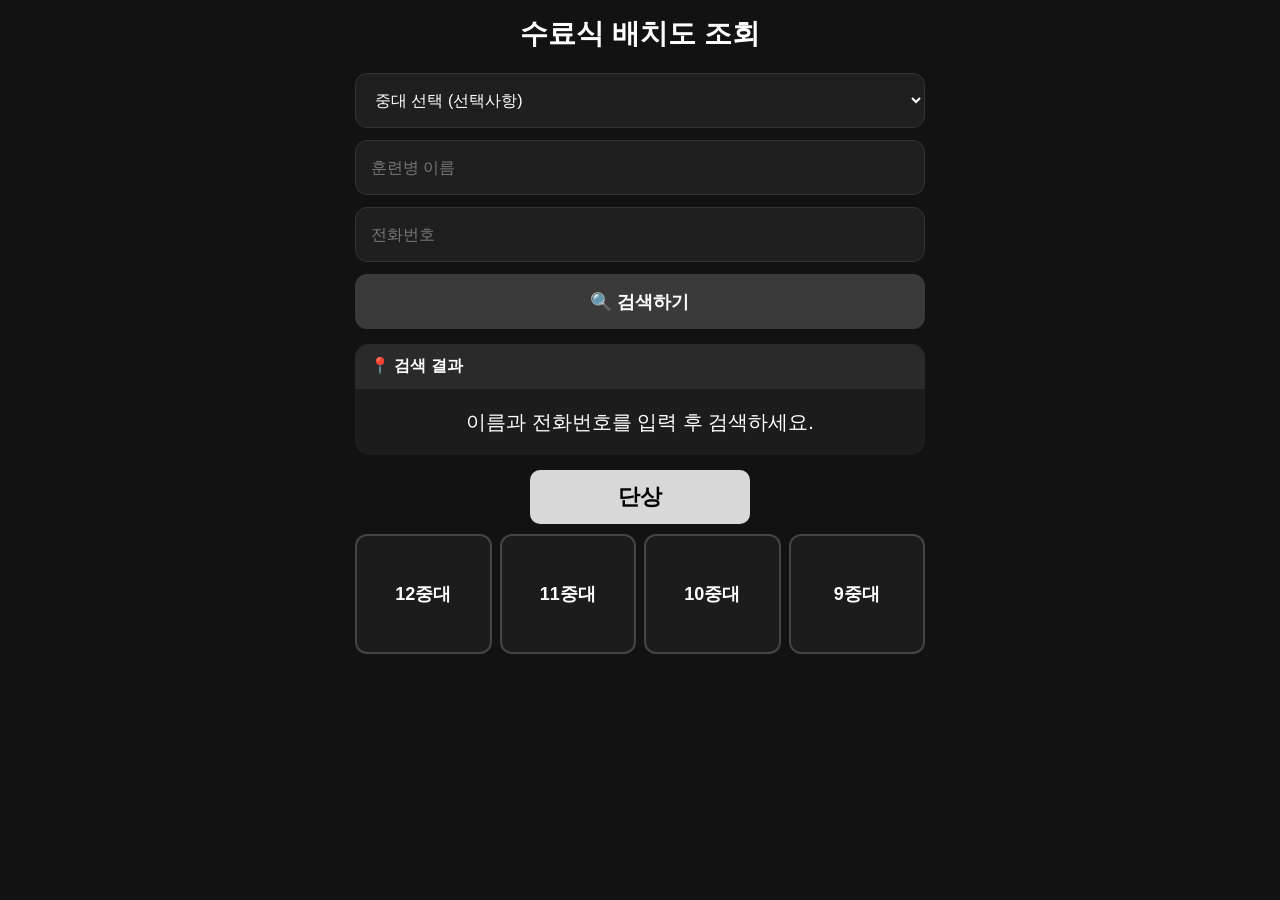
==== index.html @ d62a1490 "Update index.html" ====
<!DOCTYPE html>
<html lang="ko">
<head>
    <meta charset="UTF-8">
    <meta name="viewport" content="width=device-width, initial-scale=1.0">
    <title>수료식 배치도 조회</title>
    <link rel="stylesheet" href="style.css">
</head>
<body>

<div class="container">

    <h1 class="title">수료식 배치도 조회</h1>

    <div class="search-box">

        <select id="company">
            <option value="">중대 선택 (선택사항)</option>
            <option value="9">9중대</option>
            <option value="10">10중대</option>
            <option value="11">11중대</option>
            <option value="12">12중대</option>
        </select>

        <input
            type="text"
            id="nameInput"
            placeholder="훈련병 이름">

        <input
            type="text"
            id="phoneInput"
            placeholder="전화번호">

        <button id="searchBtn">
            🔍 검색하기
        </button>

    </div>

    <div id="result" class="result">

        <div class="result-header">
            📍 검색 결과
        </div>

        <div class="result-body">
            이름과 전화번호를 입력 후 검색하세요.
        </div>

    </div>

    <div class="stage-container">
        <div class="stage-label">
            단상
        </div>
    </div>

    <div class="company-layout">

        <div class="company-box" id="company12">
            <h3>12중대</h3>
        </div>

        <div class="company-box" id="company11">
            <h3>11중대</h3>
        </div>

        <div class="company-box" id="company10">
            <h3>10중대</h3>
        </div>

        <div class="company-box" id="company9">
            <h3>9중대</h3>
        </div>

    </div>

</div>

<script>


document.getElementById("searchBtn")
    .addEventListener("click", searchPerson);


document.getElementById("company")
    .addEventListener("change", function(){


        clearHighlight();


        const company = this.value;


        if(company){


            const box =
                document.getElementById(
                    "company" + company
                );


            if(box){
                box.classList.add(
                    "active-company"
                );
            }
        }


    });


document.addEventListener("keydown", function(event){


    if(event.key === "Enter"){
        searchPerson();
    }


});


function clearHighlight(){


    document
        .querySelectorAll(".company-box")
        .forEach(box => {
            box.classList.remove(
                "active-company"
            );
        });


}


async function searchPerson(){


    const company =
        document.getElementById("company").value;


    const name =
        document.getElementById("nameInput")
        .value
        .trim();


    const phone =
        document.getElementById("phoneInput")
        .value
        .trim();


    const resultBody =
        document.querySelector(".result-body");


    if(!name || !phone){
        resultBody.innerHTML =
            "이름과 전화번호를 입력해주세요.";
        return;
    }


    try{


        const response =
            await fetch("./data.json");


        const soldiers =
            await response.json();


        const found =
            soldiers.find(x => {


                const companyMatch =
                    !company ||
                    x.company === company;


                return (
                    companyMatch &&
                    x.name === name &&
                    x.phone === phone
                );


            });

        clearHighlight();

        if(found){
            document.getElementById("company").value =
                found.company;

            const companyBox =
                document.getElementById(
                    "company" + found.company
                );

            if(companyBox){
                companyBox.classList.add(
                    "active-company"
                );
            }

            resultBody.innerHTML = `
                <strong style="font-size:22px;">
                    ${found.name}
                </strong>
                <br>
                ${found.company}중대 · 교번 ${found.number}
                <br>
                📍 위치 : ${found.position}
            `;
        }
        else{
            resultBody.innerHTML =
                "일치하는 훈련병 정보를 찾을 수 없습니다.";
        }
    }
    catch(error){
        console.error(error);
        resultBody.innerHTML =
            "data.json 파일을 불러오지 못했습니다.";
    }
}
</script>


</body>
</html>
---- style.css ----
*{
    margin:0;
    padding:0;
    box-sizing:border-box;
    font-family:"Pretendard",sans-serif;
}

body{
    background:#121212;
    color:white;
}

.container{
    max-width:600px;
    margin:0 auto;
    padding:15px;
}

.title{
    text-align:center;
    font-size:28px;
    font-weight:700;
    margin-bottom:20px;
}

/* 검색영역 */

.search-box{
    display:flex;
    flex-direction:column;
    gap:12px;
}

select,
input{

    width:100%;

    height:55px;

    padding:0 15px;

    font-size:16px;

    color:white;

    background:#1f1f1f;

    border:1px solid #333;

    border-radius:12px;

    outline:none;
}

select:focus,
input:focus{

    border-color:#666;
}

button{

    width:100%;

    height:55px;

    font-size:18px;
    font-weight:700;

    color:white;

    background:#3a3a3a;

    border:none;

    border-radius:12px;

    cursor:pointer;
}

button:hover{

    background:#505050;
}

/* 검색 결과 */

.result{

    margin-top:15px;

    background:#1c1c1c;

    border-radius:14px;

    overflow:hidden;
}

.result-header{

    background:#2a2a2a;

    padding:12px 15px;

    font-weight:700;

    font-style:bold;
}

.result-body{

    padding:15px;

    line-height:1.8;

    font-size:20px;

    text-align:center;
}

/* 단상 */

.stage-container{

    margin-top:15px;

    display:flex;

    justify-content:center;
}

.stage-label{

    width:220px;

    text-align:center;

    background:#d8d8d8;

    color:black;

    font-size:22px;
    font-weight:700;

    padding:12px;

    border-radius:10px;
}

/* 중대 배치도 */

.company-layout{

    margin-top:10px;

    display:flex;

    justify-content:center;

    gap:8px;
}

.company-box{

    flex:1;

    height:120px;

    background:#1c1c1c;

    border:2px solid #444;

    border-radius:12px;

    display:flex;

    justify-content:center;

    align-items:center;
}

.company-box h3{

    font-size:18px;
}

@media (max-width:480px){

    .company-box{

        height:100px;
    }

    .company-box h3{

        font-size:15px;
    }

    .title{

        font-size:24px;
    }
}
.active-company{


    border:3px solid #6CFD33;


    background:#808080;


    box-shadow:
        0 0 12px rgba(108, 253, 51, 0.8);


    transition:.2s;
}
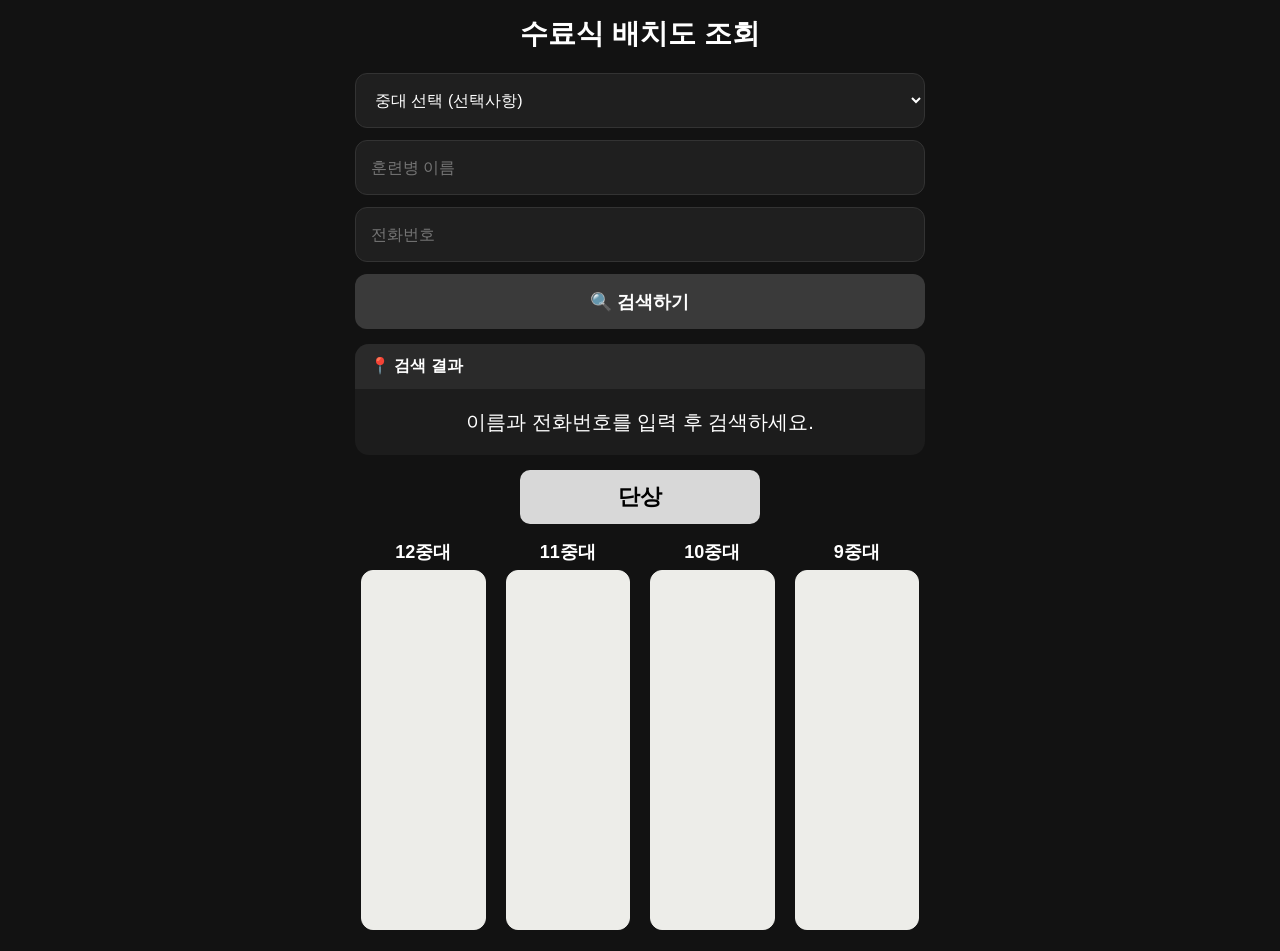
==== commit 675059c0: "Update index.html" ====
--- a/index.html
+++ b/index.html
@@ -58,23 +58,29 @@
 
     <div class="company-layout">
 
-        <div class="company-box" id="company12">
-            <h3>12중대</h3>
-        </div>
-
-        <div class="company-box" id="company11">
-            <h3>11중대</h3>
-        </div>
-
-        <div class="company-box" id="company10">
-            <h3>10중대</h3>
-        </div>
-
-        <div class="company-box" id="company9">
-            <h3>9중대</h3>
-        </div>
-
-    </div>
+    <div class="company-wrapper" id="wrapper12">
+    <h3>12중대</h3>
+    <div class="company-box" id="company12"></div>
+</div>
+
+<div class="company-wrapper" id="wrapper11">
+    <h3>11중대</h3>
+    <div class="company-box" id="company11"></div>
+</div>
+
+<div class="company-wrapper" id="wrapper10">
+    <h3>10중대</h3>
+    <div class="company-box" id="company10"></div>
+</div>
+
+<div class="company-wrapper" id="wrapper9">
+    <h3>9중대</h3>
+    <div class="company-box" id="company9"></div>
+</div>
+
+
+</div>
+
 
 </div>
 
@@ -88,31 +94,26 @@
 document.getElementById("company")
     .addEventListener("change", function(){
 
-
         clearHighlight();
 
-
         const company = this.value;
 
-
         if(company){
 
-
-            const box =
+            const wrapper =
                 document.getElementById(
-                    "company" + company
-                );
-
-
-            if(box){
-                box.classList.add(
+                    "wrapper" + company
+                );
+
+            if(wrapper){
+                wrapper.classList.add(
                     "active-company"
                 );
             }
         }
 
-
     });
+
 
 
 document.addEventListener("keydown", function(event){
@@ -128,17 +129,16 @@
 
 function clearHighlight(){
 
-
     document
-        .querySelectorAll(".company-box")
+        .querySelectorAll(".company-wrapper")
         .forEach(box => {
             box.classList.remove(
                 "active-company"
             );
         });
 
-
 }
+
 
 
 async function searchPerson(){
@@ -207,9 +207,10 @@
                 found.company;
 
             const companyBox =
-                document.getElementById(
-                    "company" + found.company
-                );
+    document.getElementById(
+        "wrapper" + found.company
+    );
+
 
             if(companyBox){
                 companyBox.classList.add(
--- a/style.css
+++ b/style.css
@@ -132,7 +132,7 @@
 
 .stage-label{
 
-    width:220px;
+    width:240px;
 
     text-align:center;
 
@@ -163,22 +163,15 @@
 
 .company-box{
 
-    flex:1;
-
-    height:120px;
-
-    background:#1c1c1c;
-
-    border:2px solid #444;
+    height:360px;
+
+    background:#EDEDE9;
+    
+    border:1px solid #EDEDE9;
 
     border-radius:12px;
-
-    display:flex;
-
-    justify-content:center;
-
-    align-items:center;
-}
+}
+
 
 .company-box h3{
 
@@ -204,17 +197,47 @@
 }
 .active-company{
 
-
     border:3px solid #6CFD33;
 
-
-    background:#808080;
-
+    border-radius:24px;
+
+    background:#444;
 
     box-shadow:
         0 0 12px rgba(108, 253, 51, 0.8);
 
-
     transition:.2s;
-}
-
+
+    padding:6px;
+}
+
+
+
+.company-wrapper{
+
+    flex:1;
+
+    text-align:center;
+
+    padding:6px;
+
+    border-radius:14px;
+
+    transition:.2s;
+}
+
+
+.company-wrapper h3{
+
+    margin-bottom:6px;
+
+    font-size:18px;
+
+    font-weight:700;
+}
+
+.active-company h3{
+
+    color: #fff;;
+}
+
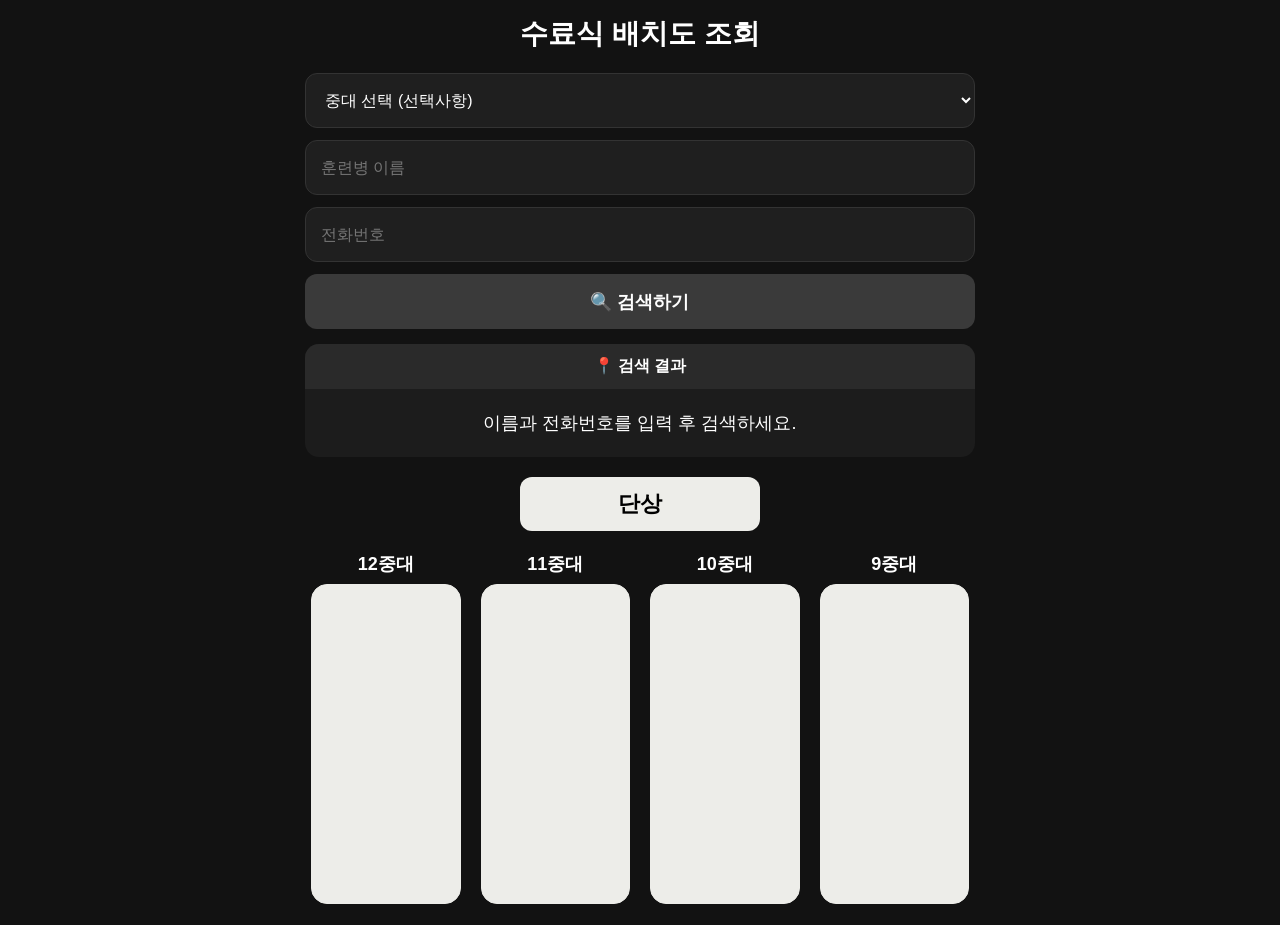
==== commit 2d9869a9: "Update index.html" ====
--- a/index.html
+++ b/index.html
@@ -22,23 +22,14 @@
             <option value="12">12중대</option>
         </select>
 
-        <input
-            type="text"
-            id="nameInput"
-            placeholder="훈련병 이름">
+        <input type="text" id="nameInput" placeholder="훈련병 이름">
+        <input type="text" id="phoneInput" placeholder="전화번호">
 
-        <input
-            type="text"
-            id="phoneInput"
-            placeholder="전화번호">
-
-        <button id="searchBtn">
-            🔍 검색하기
-        </button>
+        <button id="searchBtn">🔍 검색하기</button>
 
     </div>
 
-    <div id="result" class="result">
+    <div class="result">
 
         <div class="result-header">
             📍 검색 결과
@@ -58,189 +49,31 @@
 
     <div class="company-layout">
 
-    <div class="company-wrapper" id="wrapper12">
-    <h3>12중대</h3>
-    <div class="company-box" id="company12"></div>
-</div>
+        <div class="company-wrapper" id="wrapper12">
+            <h3>12중대</h3>
+            <div class="company-box" id="company12"></div>
+        </div>
 
-<div class="company-wrapper" id="wrapper11">
-    <h3>11중대</h3>
-    <div class="company-box" id="company11"></div>
-</div>
+        <div class="company-wrapper" id="wrapper11">
+            <h3>11중대</h3>
+            <div class="company-box" id="company11"></div>
+        </div>
 
-<div class="company-wrapper" id="wrapper10">
-    <h3>10중대</h3>
-    <div class="company-box" id="company10"></div>
-</div>
+        <div class="company-wrapper" id="wrapper10">
+            <h3>10중대</h3>
+            <div class="company-box" id="company10"></div>
+        </div>
 
-<div class="company-wrapper" id="wrapper9">
-    <h3>9중대</h3>
-    <div class="company-box" id="company9"></div>
-</div>
+        <div class="company-wrapper" id="wrapper9">
+            <h3>9중대</h3>
+            <div class="company-box" id="company9"></div>
+        </div>
 
+    </div>
 
 </div>
 
-
-</div>
-
-<script>
-
-
-document.getElementById("searchBtn")
-    .addEventListener("click", searchPerson);
-
-
-document.getElementById("company")
-    .addEventListener("change", function(){
-
-        clearHighlight();
-
-        const company = this.value;
-
-        if(company){
-
-            const wrapper =
-                document.getElementById(
-                    "wrapper" + company
-                );
-
-            if(wrapper){
-                wrapper.classList.add(
-                    "active-company"
-                );
-            }
-        }
-
-    });
-
-
-
-document.addEventListener("keydown", function(event){
-
-
-    if(event.key === "Enter"){
-        searchPerson();
-    }
-
-
-});
-
-
-function clearHighlight(){
-
-    document
-        .querySelectorAll(".company-wrapper")
-        .forEach(box => {
-            box.classList.remove(
-                "active-company"
-            );
-        });
-
-}
-
-
-
-async function searchPerson(){
-
-
-    const company =
-        document.getElementById("company").value;
-
-
-    const name =
-        document.getElementById("nameInput")
-        .value
-        .trim();
-
-
-    const phone =
-        document.getElementById("phoneInput")
-        .value
-        .trim();
-
-
-    const resultBody =
-        document.querySelector(".result-body");
-
-
-    if(!name || !phone){
-        resultBody.innerHTML =
-            "이름과 전화번호를 입력해주세요.";
-        return;
-    }
-
-
-    try{
-
-
-        const response =
-            await fetch("./data.json");
-
-
-        const soldiers =
-            await response.json();
-
-
-        const found =
-            soldiers.find(x => {
-
-
-                const companyMatch =
-                    !company ||
-                    x.company === company;
-
-
-                return (
-                    companyMatch &&
-                    x.name === name &&
-                    x.phone === phone
-                );
-
-
-            });
-
-        clearHighlight();
-
-        if(found){
-            document.getElementById("company").value =
-                found.company;
-
-            const companyBox =
-    document.getElementById(
-        "wrapper" + found.company
-    );
-
-
-            if(companyBox){
-                companyBox.classList.add(
-                    "active-company"
-                );
-            }
-
-            resultBody.innerHTML = `
-                <strong style="font-size:22px;">
-                    ${found.name}
-                </strong>
-                <br>
-                ${found.company}중대 · 교번 ${found.number}
-                <br>
-                📍 위치 : ${found.position}
-            `;
-        }
-        else{
-            resultBody.innerHTML =
-                "일치하는 훈련병 정보를 찾을 수 없습니다.";
-        }
-    }
-    catch(error){
-        console.error(error);
-        resultBody.innerHTML =
-            "data.json 파일을 불러오지 못했습니다.";
-    }
-}
-</script>
-
+<script src="script.js"></script>
 
 </body>
 </html>
--- a/style.css
+++ b/style.css
@@ -5,17 +5,20 @@
     font-family:"Pretendard",sans-serif;
 }
 
+
 body{
     background:#121212;
     color:white;
 }
 
+
 .container{
-    max-width:600px;
+    max-width:700px;
     margin:0 auto;
     padding:15px;
 }
 
+
 .title{
     text-align:center;
     font-size:28px;
@@ -23,7 +26,9 @@
     margin-bottom:20px;
 }
 
+
 /* 검색영역 */
+
 
 .search-box{
     display:flex;
@@ -31,213 +36,174 @@
     gap:12px;
 }
 
+
 select,
 input{
-
     width:100%;
-
     height:55px;
-
     padding:0 15px;
-
     font-size:16px;
-
-    color:white;
-
+    color:white;
     background:#1f1f1f;
-
     border:1px solid #333;
-
     border-radius:12px;
-
     outline:none;
 }
+
 
 select:focus,
 input:focus{
-
     border-color:#666;
 }
 
+
 button{
-
     width:100%;
-
     height:55px;
-
     font-size:18px;
     font-weight:700;
-
-    color:white;
-
+    color:white;
     background:#3a3a3a;
-
     border:none;
-
     border-radius:12px;
-
     cursor:pointer;
 }
 
+
 button:hover{
-
     background:#505050;
 }
 
+
 /* 검색 결과 */
 
+
 .result{
-
     margin-top:15px;
-
     background:#1c1c1c;
-
     border-radius:14px;
-
     overflow:hidden;
 }
 
+
 .result-header{
-
     background:#2a2a2a;
-
     padding:12px 15px;
-
-    font-weight:700;
-
-    font-style:bold;
-}
+    font-weight:700;
+    text-align:center;
+}
+
 
 .result-body{
-
-    padding:15px;
-
+    padding:18px;
     line-height:1.8;
-
-    font-size:20px;
-
-    text-align:center;
-}
+    font-size:18px;
+    text-align:center;
+}
+
 
 /* 단상 */
 
+
 .stage-container{
-
+    margin-top:20px;
+    display:flex;
+    justify-content:center;
+}
+
+
+.stage-label{
+    width:240px;
+    text-align:center;
+    background:#EDEDE9;
+    color:black;
+    font-size:22px;
+    font-weight:700;
+    padding:12px;
+    border-radius:12px;
+}
+
+
+/* 중대 배치도 */
+
+
+.company-layout{
     margin-top:15px;
-
     display:flex;
-
     justify-content:center;
-}
-
-.stage-label{
-
-    width:240px;
-
-    text-align:center;
-
-    background:#d8d8d8;
-
-    color:black;
-
-    font-size:22px;
-    font-weight:700;
-
-    padding:12px;
-
-    border-radius:10px;
-}
-
-/* 중대 배치도 */
-
-.company-layout{
-
-    margin-top:10px;
-
-    display:flex;
-
-    justify-content:center;
-
     gap:8px;
 }
 
+
+.company-wrapper{
+    flex:1;
+    text-align:center;
+    padding:6px;
+    border-radius:24px;
+    transition:.2s;
+}
+
+
+.company-wrapper h3{
+    margin-bottom:8px;
+    font-size:18px;
+    font-weight:700;
+}
+
+
 .company-box{
-
-    height:360px;
-
+    height:320px;
     background:#EDEDE9;
-    
     border:1px solid #EDEDE9;
-
-    border-radius:12px;
-}
-
-
-.company-box h3{
-
-    font-size:18px;
-}
+    border-radius:16px;
+}
+
+
+/* 선택된 중대 */
+
+
+.active-company{
+    border:3px solid #6CFD33;
+    border-radius:24px;
+    background:#444;
+    box-shadow:
+        0 0 12px rgba(108,253,51,.8),
+        0 0 24px rgba(108,253,51,.4);
+    padding:6px;
+}
+
+
+.active-company h3{
+    color:white;
+}
+
+
+/* 모바일 */
+
 
 @media (max-width:480px){
 
+
+    .title{
+        font-size:24px;
+    }
+
+
+    .company-layout{
+        gap:6px;
+    }
+
+
+    .company-wrapper h3{
+        font-size:15px;
+    }
+
+
     .company-box{
-
-        height:100px;
-    }
-
-    .company-box h3{
-
-        font-size:15px;
-    }
-
-    .title{
-
-        font-size:24px;
-    }
-}
-.active-company{
-
-    border:3px solid #6CFD33;
-
-    border-radius:24px;
-
-    background:#444;
-
-    box-shadow:
-        0 0 12px rgba(108, 253, 51, 0.8);
-
-    transition:.2s;
-
-    padding:6px;
-}
-
-
-
-.company-wrapper{
-
-    flex:1;
-
-    text-align:center;
-
-    padding:6px;
-
-    border-radius:14px;
-
-    transition:.2s;
-}
-
-
-.company-wrapper h3{
-
-    margin-bottom:6px;
-
-    font-size:18px;
-
-    font-weight:700;
-}
-
-.active-company h3{
-
-    color: #fff;;
-}
-
+        height:360px;
+        border-radius:14px;
+    }
+}
+
+
+
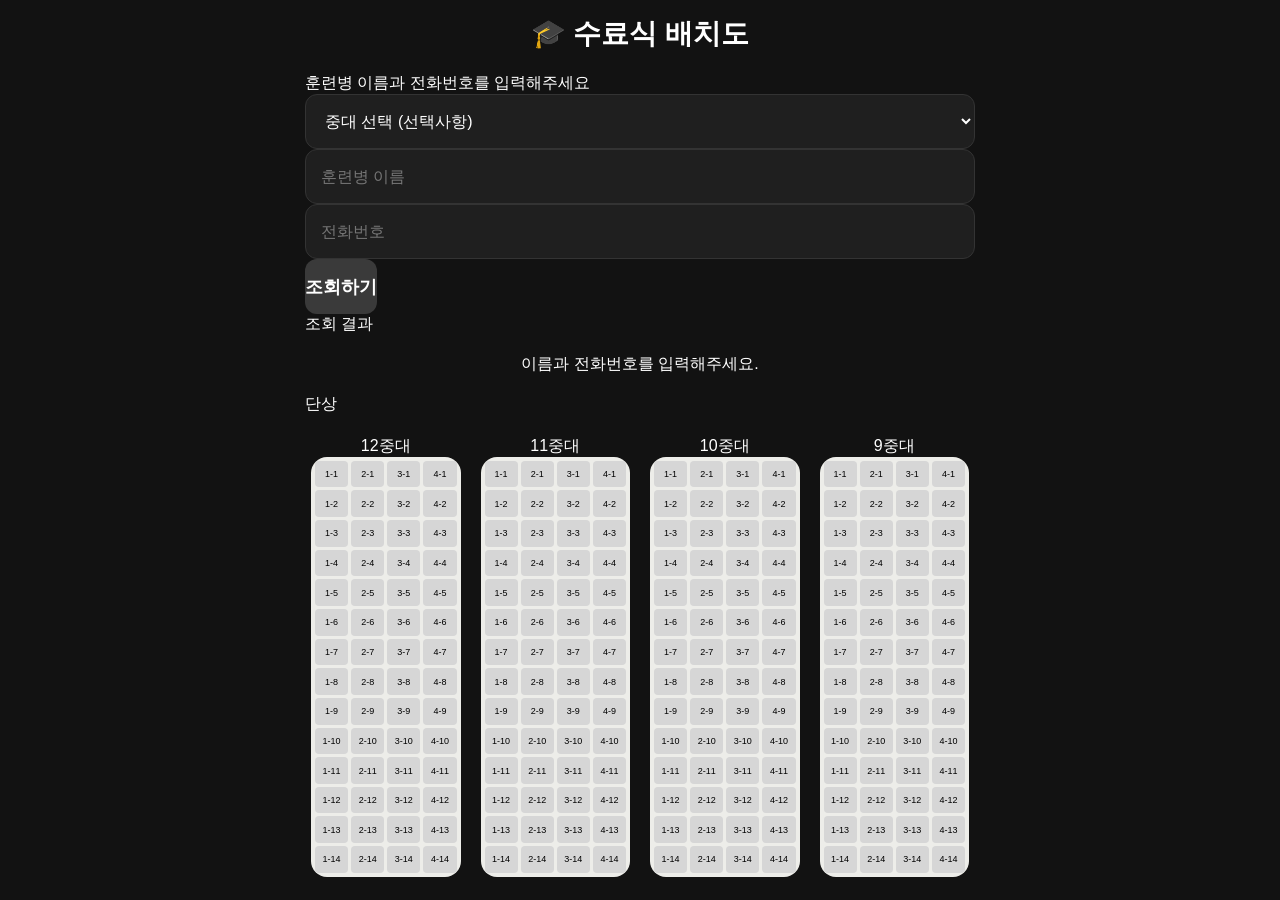
==== commit 9e5eb297: "Update index.html" ====
--- a/index.html
+++ b/index.html
@@ -4,15 +4,22 @@
     <meta charset="UTF-8">
     <meta name="viewport" content="width=device-width, initial-scale=1.0">
     <title>수료식 배치도 조회</title>
+
     <link rel="stylesheet" href="style.css">
 </head>
 <body>
 
 <div class="container">
 
-    <h1 class="title">수료식 배치도 조회</h1>
+    <h1 class="title">
+        🎓 수료식 배치도
+    </h1>
 
-    <div class="search-box">
+    <p class="subtitle">
+        훈련병 이름과 전화번호를 입력해주세요
+    </p>
+
+    <div class="search-card">
 
         <select id="company">
             <option value="">중대 선택 (선택사항)</option>
@@ -22,50 +29,57 @@
             <option value="12">12중대</option>
         </select>
 
-        <input type="text" id="nameInput" placeholder="훈련병 이름">
-        <input type="text" id="phoneInput" placeholder="전화번호">
+        <input
+            type="text"
+            id="nameInput"
+            placeholder="훈련병 이름">
 
-        <button id="searchBtn">🔍 검색하기</button>
+        <input
+            type="text"
+            id="phoneInput"
+            placeholder="전화번호">
+
+        <button id="searchBtn">
+            조회하기
+        </button>
 
     </div>
 
-    <div class="result">
+    <div class="result-card">
 
-        <div class="result-header">
-            📍 검색 결과
+        <div class="result-title">
+            조회 결과
         </div>
 
         <div class="result-body">
-            이름과 전화번호를 입력 후 검색하세요.
+            이름과 전화번호를 입력해주세요.
         </div>
 
     </div>
 
-    <div class="stage-container">
-        <div class="stage-label">
-            단상
-        </div>
+    <div class="stage">
+        단상
     </div>
 
     <div class="company-layout">
 
         <div class="company-wrapper" id="wrapper12">
-            <h3>12중대</h3>
+            <div class="company-name">12중대</div>
             <div class="company-box" id="company12"></div>
         </div>
 
         <div class="company-wrapper" id="wrapper11">
-            <h3>11중대</h3>
+            <div class="company-name">11중대</div>
             <div class="company-box" id="company11"></div>
         </div>
 
         <div class="company-wrapper" id="wrapper10">
-            <h3>10중대</h3>
+            <div class="company-name">10중대</div>
             <div class="company-box" id="company10"></div>
         </div>
 
         <div class="company-wrapper" id="wrapper9">
-            <h3>9중대</h3>
+            <div class="company-name">9중대</div>
             <div class="company-box" id="company9"></div>
         </div>
 
--- a/style.css
+++ b/style.css
@@ -5,12 +5,10 @@
     font-family:"Pretendard",sans-serif;
 }
 
-
 body{
     background:#121212;
     color:white;
 }
-
 
 .container{
     max-width:700px;
@@ -18,24 +16,17 @@
     padding:15px;
 }
 
-
 .title{
     text-align:center;
     font-size:28px;
-    font-weight:700;
     margin-bottom:20px;
 }
-
-
-/* 검색영역 */
-
 
 .search-box{
     display:flex;
     flex-direction:column;
     gap:12px;
 }
-
 
 select,
 input{
@@ -47,36 +38,18 @@
     background:#1f1f1f;
     border:1px solid #333;
     border-radius:12px;
-    outline:none;
 }
 
-
-select:focus,
-input:focus{
-    border-color:#666;
-}
-
-
 button{
-    width:100%;
     height:55px;
+    border:none;
+    border-radius:12px;
+    background:#3a3a3a;
+    color:white;
     font-size:18px;
     font-weight:700;
-    color:white;
-    background:#3a3a3a;
-    border:none;
-    border-radius:12px;
     cursor:pointer;
 }
-
-
-button:hover{
-    background:#505050;
-}
-
-
-/* 검색 결과 */
-
 
 .result{
     margin-top:15px;
@@ -85,55 +58,41 @@
     overflow:hidden;
 }
 
-
 .result-header{
     background:#2a2a2a;
-    padding:12px 15px;
+    padding:12px;
+    text-align:center;
     font-weight:700;
-    text-align:center;
 }
 
-
 .result-body{
-    padding:18px;
+    padding:15px;
+    text-align:center;
     line-height:1.8;
-    font-size:18px;
-    text-align:center;
 }
 
-
-/* 단상 */
-
-
 .stage-container{
-    margin-top:20px;
+    margin-top:15px;
     display:flex;
     justify-content:center;
 }
 
-
 .stage-label{
     width:240px;
-    text-align:center;
     background:#EDEDE9;
     color:black;
+    text-align:center;
+    padding:12px;
+    border-radius:12px;
     font-size:22px;
     font-weight:700;
-    padding:12px;
-    border-radius:12px;
 }
-
-
-/* 중대 배치도 */
-
 
 .company-layout{
     margin-top:15px;
     display:flex;
-    justify-content:center;
     gap:8px;
 }
-
 
 .company-wrapper{
     flex:1;
@@ -143,67 +102,58 @@
     transition:.2s;
 }
 
-
 .company-wrapper h3{
     margin-bottom:8px;
-    font-size:18px;
-    font-weight:700;
 }
 
-
 .company-box{
-    height:320px;
+    height:420px;
     background:#EDEDE9;
-    border:1px solid #EDEDE9;
     border-radius:16px;
+    padding:4px;
+    display:grid;
+    gap:3px;
+    overflow-y:auto;
 }
 
-
-/* 선택된 중대 */
-
+.seat{
+    min-height:22px;
+    background:#d6d6d6;
+    color:black;
+    border-radius:4px;
+    font-size:9px;
+    display:flex;
+    justify-content:center;
+    align-items:center;
+}
 
 .active-company{
     border:3px solid #6CFD33;
-    border-radius:24px;
     background:#444;
-    box-shadow:
-        0 0 12px rgba(108,253,51,.8),
-        0 0 24px rgba(108,253,51,.4);
-    padding:6px;
+    box-shadow:0 0 12px rgba(108,253,51,.8);
 }
-
 
 .active-company h3{
     color:white;
 }
 
+.selected-seat{
+    background:#ff3b30 !important;
+    color:white !important;
+    font-weight:bold;
+}
 
-/* 모바일 */
-
-
-@media (max-width:480px){
-
+@media(max-width:480px){
 
     .title{
         font-size:24px;
     }
 
-
-    .company-layout{
-        gap:6px;
+    .company-box{
+        height:500px;
     }
 
-
-    .company-wrapper h3{
-        font-size:15px;
-    }
-
-
-    .company-box{
-        height:360px;
-        border-radius:14px;
+    .seat{
+        font-size:8px;
     }
 }
-
-
-
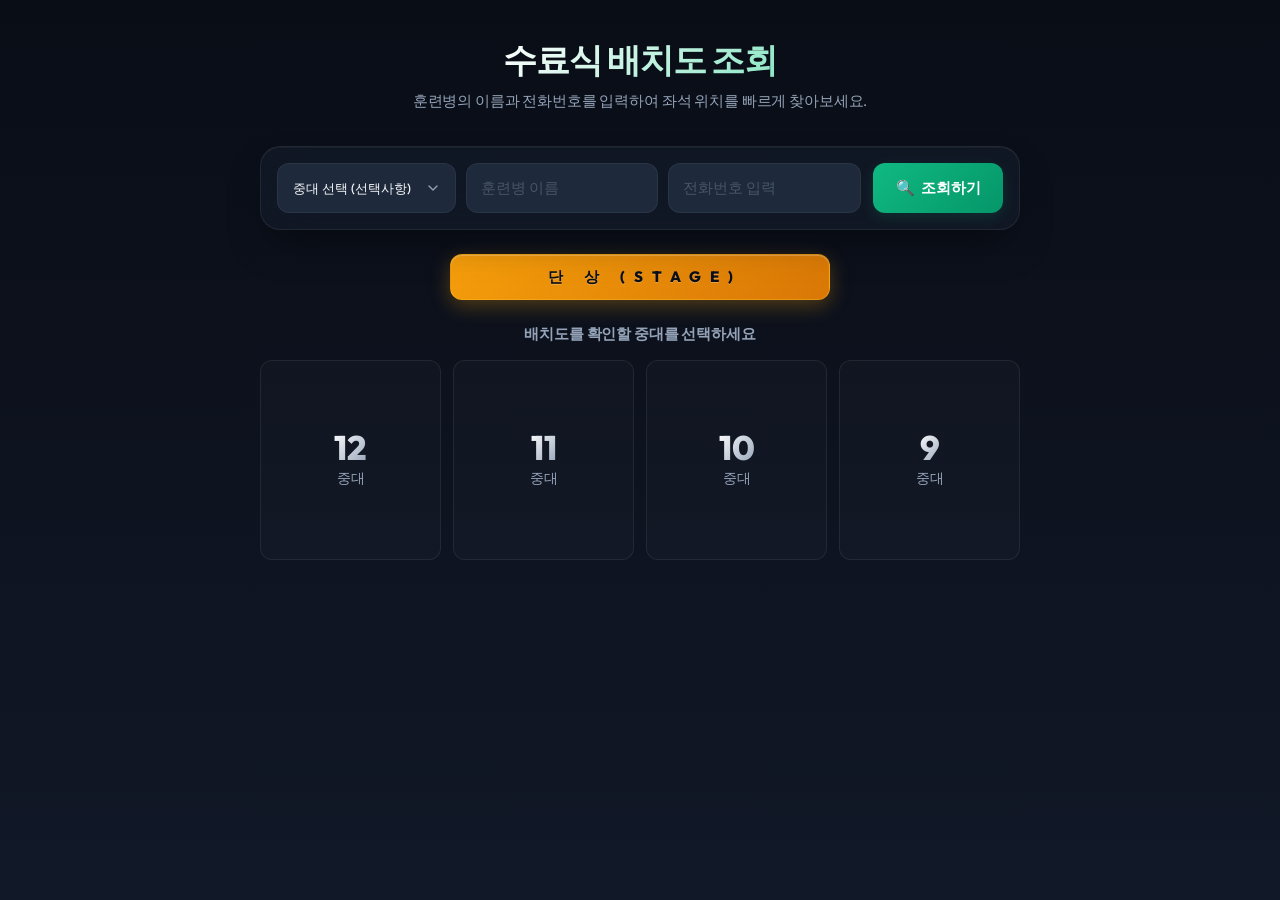
==== commit 7a2f32cd: "Update index.html" ====
--- a/index.html
+++ b/index.html
@@ -3,87 +3,137 @@
 <head>
     <meta charset="UTF-8">
     <meta name="viewport" content="width=device-width, initial-scale=1.0">
-    <title>수료식 배치도 조회</title>
-
+    <!-- SEO Title & Meta tags -->
+    <title>수료식 배치도 조회 서비스</title>
+    <meta name="description" content="수료식 훈련병들의 중대별 좌석 배치도 및 좌석 위치를 신속하게 검색하고 확인할 수 있는 온라인 배치도 조회 서비스입니다.">
+    <meta name="keywords" content="수료식, 배치도, 좌석조회, 훈련소, 훈련병 위치">
+    
+    <!-- Premium Web Typography -->
+    <link rel="preconnect" href="https://fonts.googleapis.com">
+    <link rel="preconnect" href="https://fonts.gstatic.com" crossorigin>
+    <link href="https://fonts.googleapis.com/css2?family=Outfit:wght@400;500;600;700;800&family=Pretendard:wght@400;500;600;700;800&display=swap" rel="stylesheet">
+    
     <link rel="stylesheet" href="style.css">
 </head>
 <body>
 
 <div class="container">
 
-    <h1 class="title">
-        🎓 수료식 배치도
-    </h1>
+    <header class="header">
+        <h1 class="title">
+            수료식 배치도 조회
+        </h1>
+        <p class="subtitle">
+            훈련병의 이름과 전화번호를 입력하여 좌석 위치를 빠르게 찾아보세요.
+        </p>
+    </header>
 
-    <p class="subtitle">
-        훈련병 이름과 전화번호를 입력해주세요
-    </p>
+    <main class="main-content">
+        <!-- 검색 영역 카드 -->
+        <section class="search-section">
+            <div class="search-card" id="searchContainer">
+                <div class="input-group">
+                    <div class="select-wrapper">
+                        <select id="company" aria-label="중대 선택">
+                            <option value="">중대 선택 (선택사항)</option>
+                            <option value="9">9중대</option>
+                            <option value="10">10중대</option>
+                            <option value="11">11중대</option>
+                            <option value="12">12중대</option>
+                        </select>
+                    </div>
 
-    <div class="search-card">
+                    <input
+                        type="text"
+                        id="nameInput"
+                        placeholder="훈련병 이름"
+                        aria-label="훈련병 이름 입력"
+                        autocomplete="off">
 
-        <select id="company">
-            <option value="">중대 선택 (선택사항)</option>
-            <option value="9">9중대</option>
-            <option value="10">10중대</option>
-            <option value="11">11중대</option>
-            <option value="12">12중대</option>
-        </select>
+                    <input
+                        type="text"
+                        id="phoneInput"
+                        placeholder="전화번호 입력"
+                        aria-label="전화번호 입력"
+                        autocomplete="off">
+                </div>
 
-        <input
-            type="text"
-            id="nameInput"
-            placeholder="훈련병 이름">
+                <button id="searchBtn" type="button">
+                    <span class="btn-icon">🔍</span> 조회하기
+                </button>
+            </div>
+        </section>
 
-        <input
-            type="text"
-            id="phoneInput"
-            placeholder="전화번호">
+        <!-- 조회 결과 표시 카드 (검색 완료 시 활성화) -->
+        <section class="result-section">
+            <div class="result-card" id="resultCard" style="display: none;">
+                <div class="result-title">
+                    조회 결과
+                </div>
+                <div class="result-body" id="resultBody">
+                    이름과 전화번호를 입력해주세요.
+                </div>
+            </div>
+        </section>
 
-        <button id="searchBtn">
-            조회하기
-        </button>
-
-    </div>
-
-    <div class="result-card">
-
-        <div class="result-title">
-            조회 결과
+        <!-- 단상 영역 (지휘 단상 지시계) -->
+        <div class="stage-container">
+            <div class="stage" id="stageIndicator">
+                단 상 (STAGE)
+            </div>
         </div>
 
-        <div class="result-body">
-            이름과 전화번호를 입력해주세요.
-        </div>
+        <!-- 1단계: 메인 중대 선택 화면 (가로 배치 12-11-10-9) -->
+        <section class="view-section selection-view" id="selectionView">
+            <h2 class="section-title">배치도를 확인할 중대를 선택하세요</h2>
+            <div class="company-buttons">
+                <button class="comp-select-btn" data-target="12" id="btnCompany12" type="button">
+                    <span class="comp-num">12</span>
+                    <span class="comp-label">중대</span>
+                </button>
+                <button class="comp-select-btn" data-target="11" id="btnCompany11" type="button">
+                    <span class="comp-num">11</span>
+                    <span class="comp-label">중대</span>
+                </button>
+                <button class="comp-select-btn" data-target="10" id="btnCompany10" type="button">
+                    <span class="comp-num">10</span>
+                    <span class="comp-label">중대</span>
+                </button>
+                <button class="comp-select-btn" data-target="9" id="btnCompany9" type="button">
+                    <span class="comp-num">9</span>
+                    <span class="comp-label">중대</span>
+                </button>
+            </div>
+        </section>
 
-    </div>
+        <!-- 2단계: 개별 중대 상세 확장 뷰 -->
+        <section class="view-section detail-view" id="detailView" style="display: none;">
+            <div class="detail-header">
+                <button id="backBtn" class="back-btn" type="button">
+                    <span class="back-icon">⬅</span> 이전으로 돌아가기
+                </button>
+                <h2 class="active-title" id="activeTitle">중대 배치도</h2>
+            </div>
 
-    <div class="stage">
-        단상
-    </div>
+            <div class="company-layout" id="companyLayout">
+                <div class="company-wrapper" id="wrapper9" style="display: none;">
+                    <div class="company-box" id="company9"></div>
+                </div>
 
-    <div class="company-layout">
+                <div class="company-wrapper" id="wrapper10" style="display: none;">
+                    <div class="company-box" id="company10"></div>
+                </div>
 
-        <div class="company-wrapper" id="wrapper12">
-            <div class="company-name">12중대</div>
-            <div class="company-box" id="company12"></div>
-        </div>
+                <div class="company-wrapper" id="wrapper11" style="display: none;">
+                    <div class="company-box" id="company11"></div>
+                </div>
 
-        <div class="company-wrapper" id="wrapper11">
-            <div class="company-name">11중대</div>
-            <div class="company-box" id="company11"></div>
-        </div>
-
-        <div class="company-wrapper" id="wrapper10">
-            <div class="company-name">10중대</div>
-            <div class="company-box" id="company10"></div>
-        </div>
-
-        <div class="company-wrapper" id="wrapper9">
-            <div class="company-name">9중대</div>
-            <div class="company-box" id="company9"></div>
-        </div>
-
-    </div>
+                <div class="company-wrapper" id="wrapper12" style="display: none;">
+                    <div class="company-box" id="company12"></div>
+                </div>
+            </div>
+        </section>
+    </main>
 
 </div>
 
--- a/style.css
+++ b/style.css
@@ -1,159 +1,573 @@
-*{
-    margin:0;
-    padding:0;
-    box-sizing:border-box;
-    font-family:"Pretendard",sans-serif;
-}
-
-body{
-    background:#121212;
-    color:white;
-}
-
-.container{
-    max-width:700px;
-    margin:0 auto;
-    padding:15px;
-}
-
-.title{
-    text-align:center;
-    font-size:28px;
-    margin-bottom:20px;
-}
-
-.search-box{
-    display:flex;
-    flex-direction:column;
-    gap:12px;
-}
-
-select,
-input{
-    width:100%;
-    height:55px;
-    padding:0 15px;
-    font-size:16px;
-    color:white;
-    background:#1f1f1f;
-    border:1px solid #333;
-    border-radius:12px;
-}
-
-button{
-    height:55px;
-    border:none;
-    border-radius:12px;
-    background:#3a3a3a;
-    color:white;
-    font-size:18px;
-    font-weight:700;
-    cursor:pointer;
-}
-
-.result{
-    margin-top:15px;
-    background:#1c1c1c;
-    border-radius:14px;
-    overflow:hidden;
-}
-
-.result-header{
-    background:#2a2a2a;
-    padding:12px;
-    text-align:center;
-    font-weight:700;
-}
-
-.result-body{
-    padding:15px;
-    text-align:center;
-    line-height:1.8;
-}
-
-.stage-container{
-    margin-top:15px;
-    display:flex;
-    justify-content:center;
-}
-
-.stage-label{
-    width:240px;
-    background:#EDEDE9;
-    color:black;
-    text-align:center;
-    padding:12px;
-    border-radius:12px;
-    font-size:22px;
-    font-weight:700;
-}
-
-.company-layout{
-    margin-top:15px;
-    display:flex;
-    gap:8px;
-}
-
-.company-wrapper{
-    flex:1;
-    text-align:center;
-    padding:6px;
-    border-radius:24px;
-    transition:.2s;
-}
-
-.company-wrapper h3{
-    margin-bottom:8px;
-}
-
-.company-box{
-    height:420px;
-    background:#EDEDE9;
-    border-radius:16px;
-    padding:4px;
-    display:grid;
-    gap:3px;
-    overflow-y:auto;
-}
-
-.seat{
-    min-height:22px;
-    background:#d6d6d6;
-    color:black;
-    border-radius:4px;
-    font-size:9px;
-    display:flex;
-    justify-content:center;
-    align-items:center;
-}
-
-.active-company{
-    border:3px solid #6CFD33;
-    background:#444;
-    box-shadow:0 0 12px rgba(108,253,51,.8);
-}
-
-.active-company h3{
-    color:white;
-}
-
-.selected-seat{
-    background:#ff3b30 !important;
-    color:white !important;
-    font-weight:bold;
-}
-
-@media(max-width:480px){
-
-    .title{
-        font-size:24px;
-    }
-
-    .company-box{
-        height:500px;
-    }
-
-    .seat{
-        font-size:8px;
-    }
-}
+/* ==========================================================================
+   수료식 배치도 조회 시스템 (Premium Slate-Emerald Dark Theme Style)
+   ========================================================================== */
+
+/* 1. CSS Variables & Design Tokens */
+:root {
+    --bg-gradient: linear-gradient(180deg, #090d16 0%, #111827 100%);
+    --card-bg: rgba(30, 41, 59, 0.35);
+    --card-bg-hover: rgba(30, 41, 59, 0.5);
+    --card-border: rgba(255, 255, 255, 0.07);
+    --card-border-hover: rgba(255, 255, 255, 0.15);
+    
+    --color-primary: #10b981;        /* Neon Emerald */
+    --color-primary-dark: #059669;
+    --color-primary-glow: rgba(16, 185, 129, 0.4);
+    
+    --color-gold: #f59e0b;           /* Stage Yellow Gold */
+    --color-gold-dark: #d97706;
+    --color-gold-glow: rgba(245, 158, 11, 0.3);
+    
+    --text-primary: #f8fafc;
+    --text-secondary: #94a3b8;
+    --text-muted: #64748b;
+    
+    --transition-fast: 0.15s cubic-bezier(0.4, 0, 0.2, 1);
+    --transition-normal: 0.25s cubic-bezier(0.4, 0, 0.2, 1);
+    
+    --radius-lg: 20px;
+    --radius-md: 12px;
+    --radius-sm: 8px;
+    
+    --shadow-premium: 0 20px 40px -15px rgba(0, 0, 0, 0.5), inset 0 1px 1px rgba(255, 255, 255, 0.05);
+}
+
+/* 2. Global Reset & Base Styles */
+* {
+    margin: 0;
+    padding: 0;
+    box-sizing: border-box;
+    font-family: 'Pretendard', 'Outfit', -apple-system, sans-serif;
+    -webkit-font-smoothing: antialiased;
+}
+
+body {
+    background: var(--bg-gradient);
+    color: var(--text-primary);
+    min-height: 100vh;
+    overflow-y: scroll;
+    padding-bottom: 50px;
+}
+
+.container {
+    max-width: 800px;
+    margin: 0 auto;
+    padding: 40px 20px;
+}
+
+/* 3. Header Styling */
+.header {
+    text-align: center;
+    margin-bottom: 35px;
+    animation: fadeInDown 0.6s cubic-bezier(0.16, 1, 0.3, 1);
+}
+
+.title {
+    font-size: 34px;
+    font-weight: 800;
+    letter-spacing: -0.03em;
+    line-height: 1.2;
+    background: linear-gradient(135deg, #ffffff 30%, #34d399 100%);
+    -webkit-background-clip: text;
+    -webkit-text-fill-color: transparent;
+}
+
+.subtitle {
+    font-size: 14.5px;
+    color: var(--text-secondary);
+    margin-top: 10px;
+    font-weight: 400;
+    letter-spacing: -0.01em;
+}
+
+/* 4. Form & Search Bar (Responsive Desktop Row / Mobile Column) */
+.search-card {
+    background: var(--card-bg);
+    backdrop-filter: blur(25px);
+    -webkit-backdrop-filter: blur(25px);
+    border: 1px solid var(--card-border);
+    border-radius: var(--radius-lg);
+    padding: 20px;
+    margin-bottom: 24px;
+    box-shadow: var(--shadow-premium);
+    display: flex;
+    flex-direction: column;
+    gap: 12px;
+    transition: border-color var(--transition-normal), box-shadow var(--transition-normal);
+}
+
+.search-card:hover {
+    border-color: var(--card-border-hover);
+}
+
+/* Input Group wrapper */
+.input-group {
+    display: flex;
+    flex-direction: column;
+    width: 100%;
+    gap: 10px;
+}
+
+.select-wrapper {
+    position: relative;
+    width: 100%;
+}
+
+select {
+    width: 100%;
+    height: 50px;
+    padding: 0 40px 0 14.5px;
+    font-size: 13px;
+    font-weight: 500;
+    color: var(--text-primary);
+    background: #1e293b;
+    border: 1px solid rgba(255, 255, 255, 0.05);
+    border-radius: var(--radius-md);
+    cursor: pointer;
+    appearance: none;
+    -webkit-appearance: none;
+    background-image: url("data:image/svg+xml,%3Csvg xmlns='http://www.w3.org/2000/svg' width='20' height='20' viewBox='0 0 24 24' fill='none' stroke='%2394a3b8' stroke-width='2' stroke-linecap='round' stroke-linejoin='round'%3E%3Cpolyline points='6 9 12 15 18 9'%3E%3C/polyline%3E%3C/svg%3E");
+    background-repeat: no-repeat;
+    background-position: right 14px center;
+    background-size: 16px;
+    transition: all var(--transition-fast);
+}
+
+input {
+    height: 50px;
+    border: 1px solid rgba(255, 255, 255, 0.05);
+    border-radius: var(--radius-md);
+    padding: 0 14px;
+    font-size: 14.5px;
+    font-weight: 500;
+    background: #1e293b;
+    color: var(--text-primary);
+    transition: all var(--transition-fast);
+    width: 100%;
+}
+
+select:focus, input:focus {
+    outline: none;
+    border-color: var(--color-primary);
+    box-shadow: 0 0 0 3px rgba(16, 185, 129, 0.15);
+    background: #0f172a;
+}
+
+input::placeholder {
+    color: #475569;
+}
+
+button#searchBtn {
+    height: 50px;
+    border: none;
+    border-radius: var(--radius-md);
+    font-size: 15px;
+    font-weight: 700;
+    color: white;
+    background: linear-gradient(135deg, var(--color-primary), var(--color-primary-dark));
+    cursor: pointer;
+    display: flex;
+    align-items: center;
+    justify-content: center;
+    gap: 6px;
+    transition: all var(--transition-fast);
+    box-shadow: 0 4px 14px rgba(16, 185, 129, 0.15);
+}
+
+button#searchBtn:hover {
+    transform: translateY(-1px);
+    box-shadow: 0 6px 20px var(--color-primary-glow);
+}
+
+button#searchBtn:active {
+    transform: translateY(1px);
+}
+
+/* 5. Desktop Horizontal Search Bar Layout */
+@media (min-width: 700px) {
+    .search-card {
+        flex-direction: row;
+        align-items: center;
+        padding: 16px;
+    }
+    
+    .input-group {
+        flex-direction: row;
+        flex: 1;
+    }
+    
+    .select-wrapper {
+        flex: 1.1;
+    }
+    
+    input {
+        flex: 1;
+    }
+    
+    button#searchBtn {
+        flex: 0 0 130px;
+    }
+}
+
+/* 6. Result Panel Styling */
+.result-card {
+    background: var(--card-bg);
+    backdrop-filter: blur(25px);
+    -webkit-backdrop-filter: blur(25px);
+    border: 1px solid var(--card-border);
+    border-radius: var(--radius-lg);
+    box-shadow: var(--shadow-premium);
+    overflow: hidden;
+    margin-bottom: 24px;
+    animation: fadeInUp 0.4s cubic-bezier(0.16, 1, 0.3, 1);
+}
+
+.result-title {
+    text-align: center;
+    padding: 12px;
+    background: rgba(255, 255, 255, 0.04);
+    border-bottom: 1px solid var(--card-border);
+    font-size: 13.5px;
+    font-weight: 700;
+    letter-spacing: 0.08em;
+    color: var(--text-secondary);
+}
+
+.result-body {
+    padding: 24px;
+    text-align: center;
+    color: var(--text-secondary);
+}
+
+.result-details {
+    display: flex;
+    flex-direction: column;
+    align-items: center;
+    gap: 6px;
+}
+
+.result-name {
+    font-size: 26px;
+    font-weight: 800;
+    letter-spacing: -0.01em;
+    background: linear-gradient(135deg, #ffffff 40%, var(--color-primary) 100%);
+    -webkit-background-clip: text;
+    -webkit-text-fill-color: transparent;
+}
+
+.result-meta {
+    font-size: 14.5px;
+    color: var(--text-secondary);
+    font-weight: 500;
+}
+
+.result-location {
+    margin-top: 8px;
+    font-size: 16.5px;
+    font-weight: 700;
+    color: var(--color-primary);
+    background: rgba(16, 185, 129, 0.08);
+    padding: 6px 18px;
+    border-radius: 99px;
+    border: 1px solid rgba(16, 185, 129, 0.25);
+    box-shadow: 0 4px 12px rgba(16, 185, 129, 0.05);
+}
+
+/* 7. Stage Component (Fixed Globally) */
+.stage-container {
+    display: flex;
+    justify-content: center;
+    margin-bottom: 24px;
+    width: 100%;
+}
+
+.stage {
+    width: 100%;
+    max-width: 380px;
+    text-align: center;
+    background: linear-gradient(135deg, var(--color-gold), var(--color-gold-dark));
+    color: #0b0f19;
+    padding: 12px;
+    border-radius: var(--radius-md);
+    font-size: 15px;
+    font-weight: 800;
+    letter-spacing: 0.6em;
+    text-indent: 0.6em; /* Align text exactly center */
+    border: 1px solid rgba(251, 191, 36, 0.35);
+    box-shadow: 0 6px 20px var(--color-gold-glow), inset 0 1px 1px rgba(255, 255, 255, 0.3);
+    text-shadow: 0 1px 0px rgba(255, 255, 255, 0.25);
+}
+
+/* 8. Selection View (Company Buttons 12-11-10-9) */
+.selection-view {
+    animation: fadeIn 0.4s ease-out;
+}
+
+.section-title {
+    font-size: 15px;
+    font-weight: 600;
+    margin-bottom: 16px;
+    color: var(--text-secondary);
+    text-align: center;
+    letter-spacing: -0.01em;
+}
+
+.company-buttons {
+    display: grid;
+    grid-template-columns: repeat(4, 1fr);
+    gap: 12px;
+}
+
+.comp-select-btn {
+    height: 200px;
+    background: rgba(255, 255, 255, 0.02);
+    border: 1px solid var(--card-border);
+    border-radius: var(--radius-md);
+    cursor: pointer;
+    display: flex;
+    flex-direction: column;
+    justify-content: center;
+    align-items: center;
+    gap: 4px;
+    color: var(--text-primary);
+    transition: all var(--transition-normal);
+}
+
+.comp-select-btn:hover {
+    background: rgba(255, 255, 255, 0.05);
+    border-color: var(--color-primary);
+    box-shadow: 0 8px 24px rgba(16, 185, 129, 0.12);
+    transform: translateY(-3px);
+}
+
+.comp-num {
+    font-family: 'Outfit', sans-serif;
+    font-size: 34px;
+    font-weight: 800;
+    line-height: 1;
+    background: linear-gradient(135deg, #ffffff, var(--text-secondary));
+    -webkit-background-clip: text;
+    -webkit-text-fill-color: transparent;
+    transition: var(--transition-normal);
+}
+
+.comp-select-btn:hover .comp-num {
+    background: linear-gradient(135deg, #ffffff, var(--color-primary));
+    -webkit-background-clip: text;
+    -webkit-text-fill-color: transparent;
+}
+
+.comp-label {
+    font-size: 13.5px;
+    font-weight: 500;
+    color: var(--text-secondary);
+    transition: var(--transition-normal);
+}
+
+.comp-select-btn:hover .comp-label {
+    color: var(--text-primary);
+}
+
+/* 콤보박스 선택 시 메인화면의 중대 버튼 강조 표시 스타일 */
+.comp-select-btn.highlighted {
+    background: rgba(16, 185, 129, 0.08);
+    border-color: var(--color-primary);
+    box-shadow: 0 8px 24px rgba(16, 185, 129, 0.25);
+    transform: translateY(-4px) scale(1.02);
+}
+
+.comp-select-btn.highlighted .comp-num {
+    background: linear-gradient(135deg, #ffffff 30%, var(--color-primary) 100%);
+    -webkit-background-clip: text;
+    -webkit-text-fill-color: transparent;
+}
+
+.comp-select-btn.highlighted .comp-label {
+    color: var(--text-primary);
+}
+
+/* 9. Detail Expanded View */
+.detail-view {
+    animation: fadeIn 0.4s ease-out;
+}
+
+.detail-header {
+    display: flex;
+    align-items: center;
+    justify-content: space-between;
+    margin-bottom: 18px;
+    gap: 12px;
+}
+
+.back-btn {
+    background: rgba(255, 255, 255, 0.03);
+    border: 1px solid var(--card-border);
+    color: var(--text-primary);
+    padding: 8px 14px;
+    border-radius: var(--radius-sm);
+    font-size: 13.5px;
+    font-weight: 600;
+    cursor: pointer;
+    display: flex;
+    align-items: center;
+    gap: 6px;
+    transition: all var(--transition-fast);
+}
+
+.back-btn:hover {
+    background: rgba(255, 255, 255, 0.08);
+    border-color: var(--text-secondary);
+}
+
+.active-title {
+    font-size: 19px;
+    font-weight: 700;
+    letter-spacing: -0.01em;
+}
+
+/* Seating grid panel */
+.company-box {
+    width: 100%;
+    min-height: 520px;
+    max-height: 560px;
+    background: rgba(10, 15, 30, 0.55);
+    border: 1px solid var(--card-border);
+    border-radius: var(--radius-lg);
+    padding: 12px;
+    display: grid;
+    gap: 6px;
+    overflow-y: auto;
+    box-shadow: inset 0 2px 12px rgba(0, 0, 0, 0.4);
+}
+
+/* Customize Seating Scrollbar */
+.company-box::-webkit-scrollbar {
+    width: 6px;
+}
+
+.company-box::-webkit-scrollbar-track {
+    background: rgba(0, 0, 0, 0.15);
+    border-radius: 99px;
+}
+
+.company-box::-webkit-scrollbar-thumb {
+    background: rgba(255, 255, 255, 0.1);
+    border-radius: 99px;
+}
+
+.company-box::-webkit-scrollbar-thumb:hover {
+    background: rgba(255, 255, 255, 0.2);
+}
+
+/* Individual Seat Styling */
+.seat {
+    min-height: 38px;
+    background: #1e293b;
+    border: 1px solid rgba(255, 255, 255, 0.02);
+    color: var(--text-secondary);
+    border-radius: 6px;
+    font-family: 'Outfit', sans-serif;
+    font-size: 11px;
+    font-weight: 500;
+    display: flex;
+    justify-content: center;
+    align-items: center;
+    cursor: default;
+    transition: background-color var(--transition-fast), border-color var(--transition-fast), color var(--transition-fast), transform var(--transition-fast);
+}
+
+.seat:hover {
+    background: #334155;
+    color: var(--text-primary);
+    transform: scale(1.02);
+    border-color: rgba(255, 255, 255, 0.1);
+}
+
+/* Target Seating Highlighting */
+.seat.selected-seat {
+    background: linear-gradient(135deg, var(--color-primary) 0%, var(--color-primary-dark) 100%) !important;
+    color: #ffffff !important;
+    font-weight: 700;
+    border-color: transparent !important;
+    box-shadow: 0 0 16px var(--color-primary-glow);
+    transform: scale(1.06);
+    z-index: 10;
+    animation: pulse 2s infinite;
+}
+
+/* 10. Keyframes for Animations */
+@keyframes fadeIn {
+    from { opacity: 0; }
+    to { opacity: 1; }
+}
+
+@keyframes fadeInUp {
+    from {
+        opacity: 0;
+        transform: translateY(12px);
+    }
+    to {
+        opacity: 1;
+        transform: translateY(0);
+    }
+}
+
+@keyframes fadeInDown {
+    from {
+        opacity: 0;
+        transform: translateY(-12px);
+    }
+    to {
+        opacity: 1;
+        transform: translateY(0);
+    }
+}
+
+@keyframes pulse {
+    0% {
+        box-shadow: 0 0 0 0 rgba(16, 185, 129, 0.7);
+    }
+    70% {
+        box-shadow: 0 0 0 8px rgba(16, 185, 129, 0);
+    }
+    100% {
+        box-shadow: 0 0 0 0 rgba(16, 185, 129, 0);
+    }
+}
+
+/* 11. Mobile Optimization rules (under 640px) */
+@media (max-width: 640px) {
+    .container {
+        padding: 24px 12px;
+    }
+    
+    .title {
+        font-size: 26px;
+    }
+    
+    .company-buttons {
+        gap: 8px;
+    }
+    
+    .comp-select-btn {
+        height: 200px;
+        gap: 2px;
+    }
+    
+    .comp-num {
+        font-size: 26px;
+    }
+    
+    .company-box {
+        min-height: 440px;
+        max-height: 480px;
+        gap: 4px;
+        padding: 8px;
+    }
+    
+    .seat {
+        min-height: 32px;
+        font-size: 9px;
+        border-radius: 4px;
+    }
+}
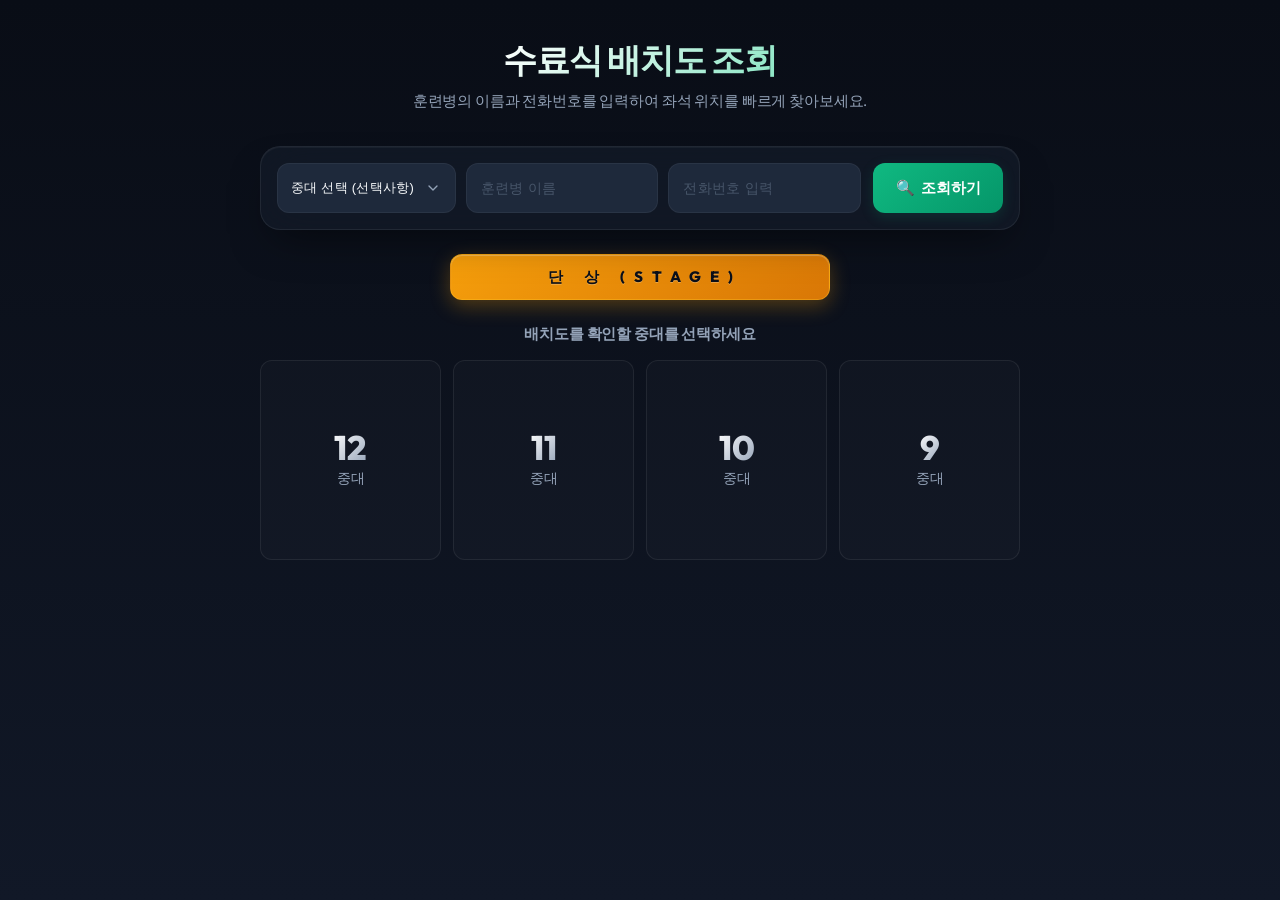
==== commit 1a940af1: "Add files via upload" ====
--- a/index.html
+++ b/index.html
@@ -4,14 +4,14 @@
     <meta charset="UTF-8">
     <meta name="viewport" content="width=device-width, initial-scale=1.0">
     <!-- SEO Title & Meta tags -->
-    <title>수료식 배치도 조회 서비스</title>
+    <title>🎓 수료식 배치도 조회 서비스</title>
     <meta name="description" content="수료식 훈련병들의 중대별 좌석 배치도 및 좌석 위치를 신속하게 검색하고 확인할 수 있는 온라인 배치도 조회 서비스입니다.">
     <meta name="keywords" content="수료식, 배치도, 좌석조회, 훈련소, 훈련병 위치">
     
     <!-- Premium Web Typography -->
     <link rel="preconnect" href="https://fonts.googleapis.com">
     <link rel="preconnect" href="https://fonts.gstatic.com" crossorigin>
-    <link href="https://fonts.googleapis.com/css2?family=Outfit:wght@400;500;600;700;800&family=Pretendard:wght@400;500;600;700;800&display=swap" rel="stylesheet">
+   <link href="https://fonts.googleapis.com/css2?family=Outfit:wght@400;500;600;700;800&family=Pretendard:wght@400;500;600;700;800&display=swap" rel="stylesheet">
     
     <link rel="stylesheet" href="style.css">
 </head>
--- a/style.css
+++ b/style.css
@@ -116,9 +116,11 @@
 select {
     width: 100%;
     height: 50px;
-    padding: 0 40px 0 14.5px;
+    padding: 0 40px 0 13px;
+    font-family: 'IBM Plex Sans KR', 'Pretendard', sans-serif;
     font-size: 13px;
     font-weight: 500;
+    letter-spacing: 0.02em;
     color: var(--text-primary);
     background: #1e293b;
     border: 1px solid rgba(255, 255, 255, 0.05);
@@ -138,8 +140,10 @@
     border: 1px solid rgba(255, 255, 255, 0.05);
     border-radius: var(--radius-md);
     padding: 0 14px;
-    font-size: 14.5px;
+    font-family: 'IBM Plex Sans KR', 'Pretendard', sans-serif;
+    font-size: 14px;
     font-weight: 500;
+    letter-spacing: 0.02em;
     background: #1e293b;
     color: var(--text-primary);
     transition: all var(--transition-fast);
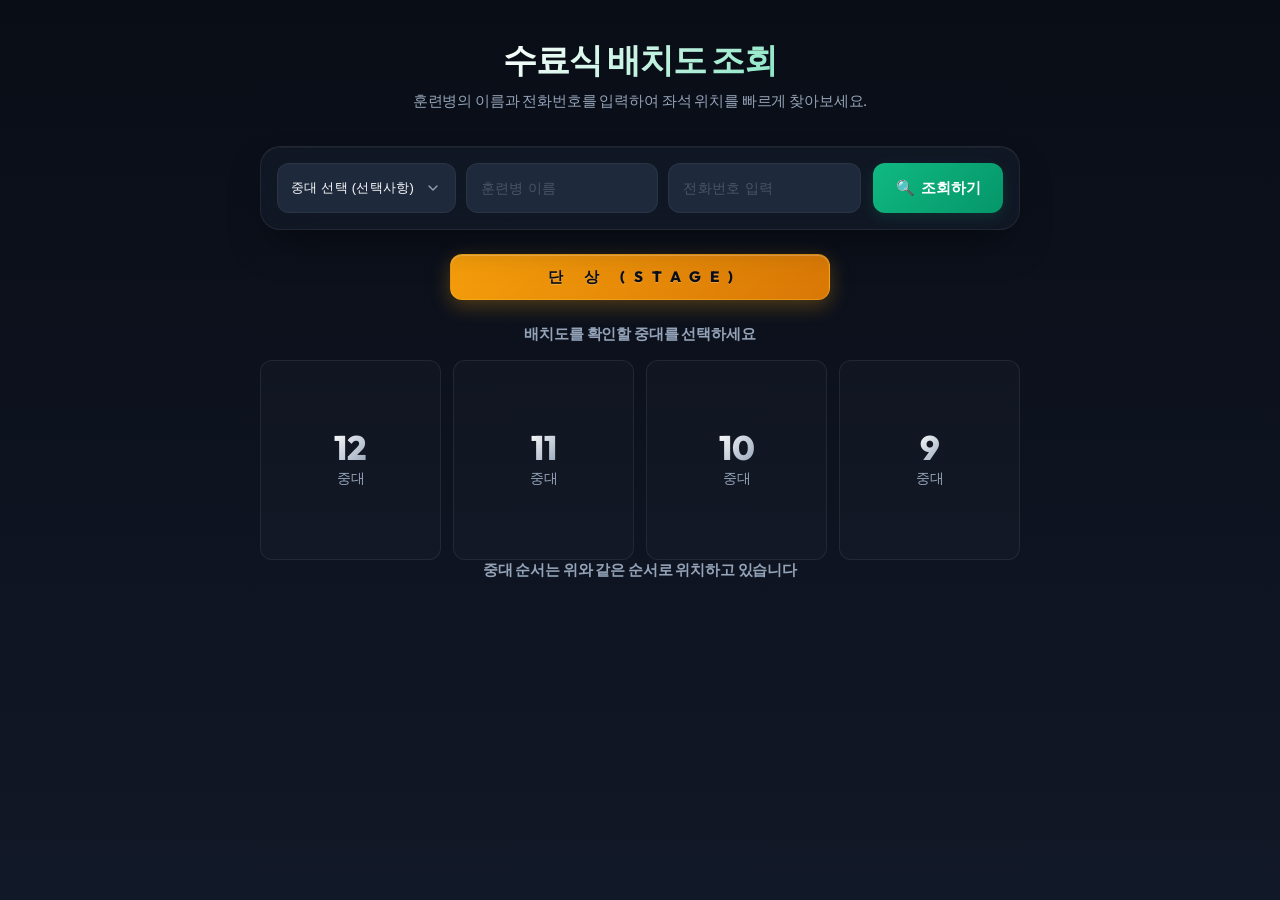
==== commit 08c50a7d: "Update index.html" ====
--- a/index.html
+++ b/index.html
@@ -104,6 +104,7 @@
                     <span class="comp-label">중대</span>
                 </button>
             </div>
+            <h2 class="section-title">중대 순서는 위와 같은 순서로 위치하고 있습니다</h2>
         </section>
 
         <!-- 2단계: 개별 중대 상세 확장 뷰 -->
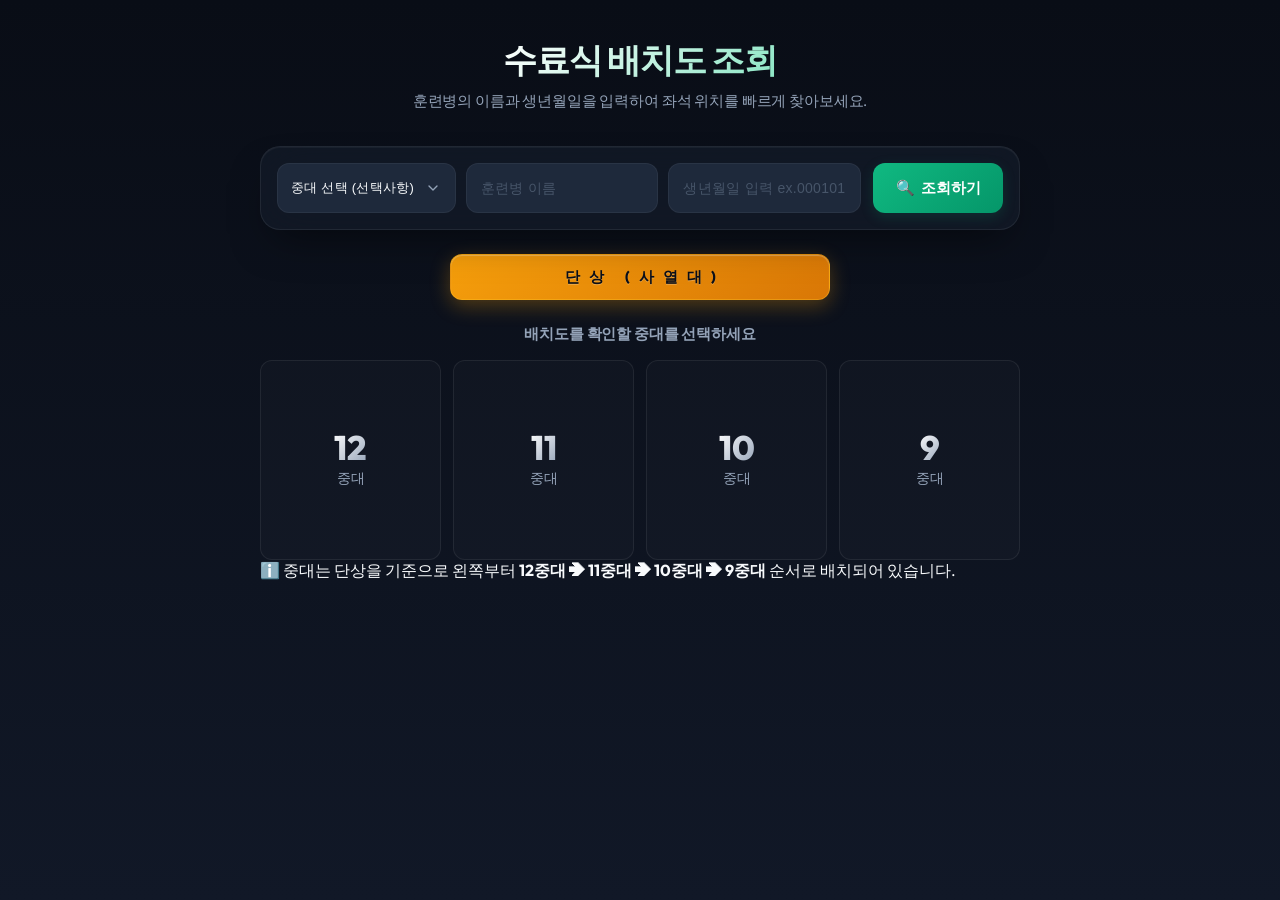
==== commit 0341757e: "Update index.html" ====
--- a/index.html
+++ b/index.html
@@ -24,7 +24,7 @@
             수료식 배치도 조회
         </h1>
         <p class="subtitle">
-            훈련병의 이름과 전화번호를 입력하여 좌석 위치를 빠르게 찾아보세요.
+            훈련병의 이름과 생년월일을 입력하여 좌석 위치를 빠르게 찾아보세요.
         </p>
     </header>
 
@@ -52,9 +52,9 @@
 
                     <input
                         type="text"
-                        id="phoneInput"
-                        placeholder="전화번호 입력"
-                        aria-label="전화번호 입력"
+                        id="birthInput"
+                        placeholder="생년월일 입력 ex.000101"
+                        aria-label="생년월일 입력"
                         autocomplete="off">
                 </div>
 
@@ -71,7 +71,7 @@
                     조회 결과
                 </div>
                 <div class="result-body" id="resultBody">
-                    이름과 전화번호를 입력해주세요.
+                    이름과 생년월일을 입력해주세요.
                 </div>
             </div>
         </section>
@@ -79,7 +79,7 @@
         <!-- 단상 영역 (지휘 단상 지시계) -->
         <div class="stage-container">
             <div class="stage" id="stageIndicator">
-                단 상 (STAGE)
+                단상 (사열대)
             </div>
         </div>
 
@@ -87,25 +87,30 @@
         <section class="view-section selection-view" id="selectionView">
             <h2 class="section-title">배치도를 확인할 중대를 선택하세요</h2>
             <div class="company-buttons">
-                <button class="comp-select-btn" data-target="12" id="btnCompany12" type="button">
+                <button class="comp-select-btn company-12" data-target="12" id="btnCompany12" type="button">
                     <span class="comp-num">12</span>
                     <span class="comp-label">중대</span>
                 </button>
-                <button class="comp-select-btn" data-target="11" id="btnCompany11" type="button">
+                <button class="comp-select-btn company-11" data-target="11" id="btnCompany11" type="button">
                     <span class="comp-num">11</span>
                     <span class="comp-label">중대</span>
                 </button>
-                <button class="comp-select-btn" data-target="10" id="btnCompany10" type="button">
+                <button class="comp-select-btn company-10" data-target="10" id="btnCompany10" type="button">
                     <span class="comp-num">10</span>
                     <span class="comp-label">중대</span>
                 </button>
-                <button class="comp-select-btn" data-target="9" id="btnCompany9" type="button">
+                <button class="comp-select-btn company-9" data-target="9" id="btnCompany9" type="button">
                     <span class="comp-num">9</span>
                     <span class="comp-label">중대</span>
                 </button>
             </div>
-            <h2 class="section-title">중대 순서는 위와 같은 순서로 위치하고 있습니다</h2>
         </section>
+
+        <!-- 중대 배치 안내 미니 가이드 -->
+        <div class="layout-guide-card">
+            <span class="guide-icon">ℹ️</span>
+            <span>중대는 단상을 기준으로 왼쪽부터 <strong>12중대 ➔ 11중대 ➔ 10중대 ➔ 9중대</strong> 순서로 배치되어 있습니다.</span>
+        </div>
 
         <!-- 2단계: 개별 중대 상세 확장 뷰 -->
         <section class="view-section detail-view" id="detailView" style="display: none;">
@@ -117,21 +122,7 @@
             </div>
 
             <div class="company-layout" id="companyLayout">
-                <div class="company-wrapper" id="wrapper9" style="display: none;">
-                    <div class="company-box" id="company9"></div>
-                </div>
-
-                <div class="company-wrapper" id="wrapper10" style="display: none;">
-                    <div class="company-box" id="company10"></div>
-                </div>
-
-                <div class="company-wrapper" id="wrapper11" style="display: none;">
-                    <div class="company-box" id="company11"></div>
-                </div>
-
-                <div class="company-wrapper" id="wrapper12" style="display: none;">
-                    <div class="company-box" id="company12"></div>
-                </div>
+                <!-- Javascript에서 data.json 기반으로 중대별 그리드를 동적 렌더링합니다. -->
             </div>
         </section>
     </main>
